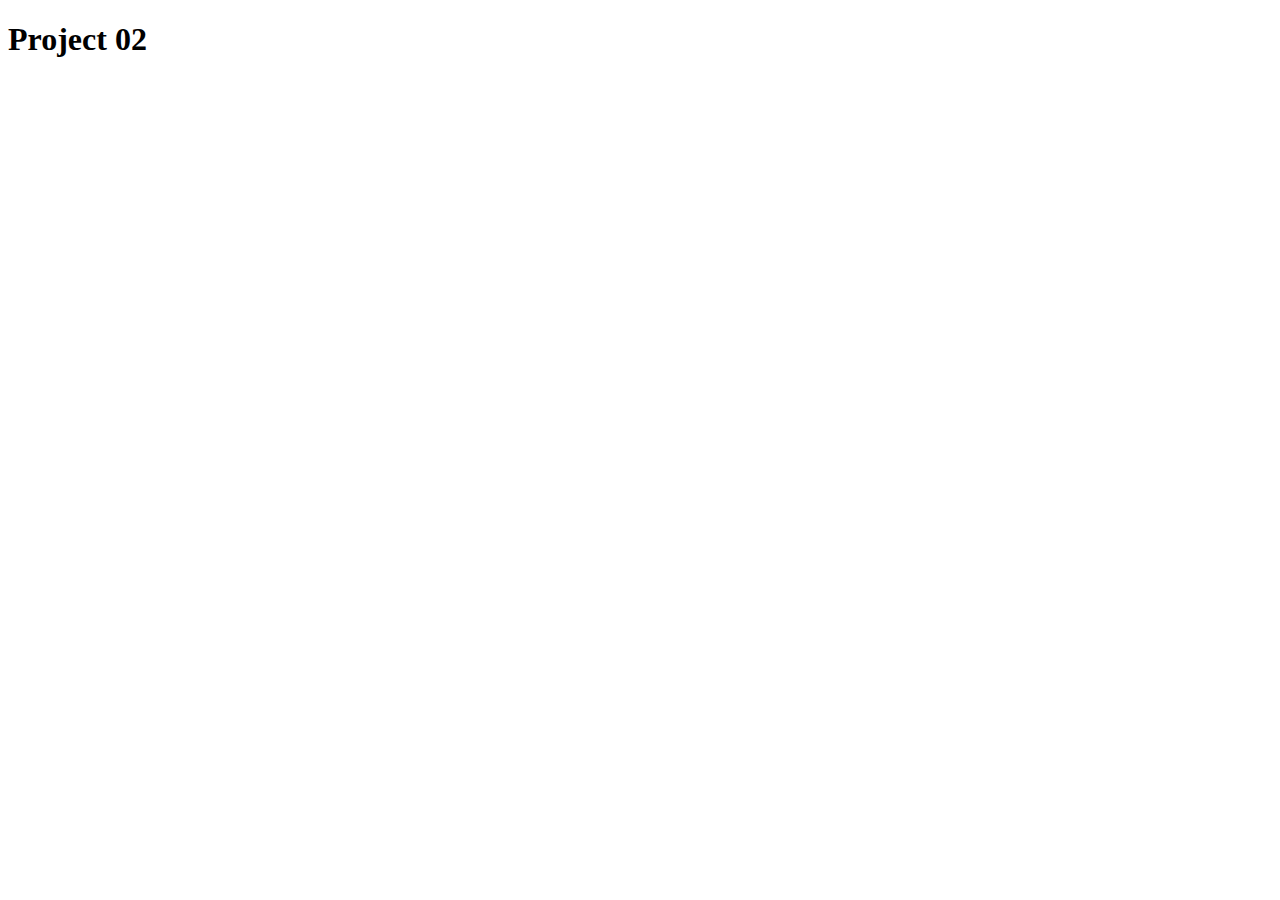
==== indext.html @ 9f18b7a4 "first commit" ====
<!DOCTYPE html>
<html lang="en">
    <head>
        <meta charset="UTF-8" />
        <meta name="viewport" content="width=device-width, initial-scale=1.0" />
        <meta http-equiv="X-UA-Compatible" content="ie=edge" />
        <title>Project 02</title>
    </head>
    <body>
        <h1>Project 02</h1>
    </body>
</html>
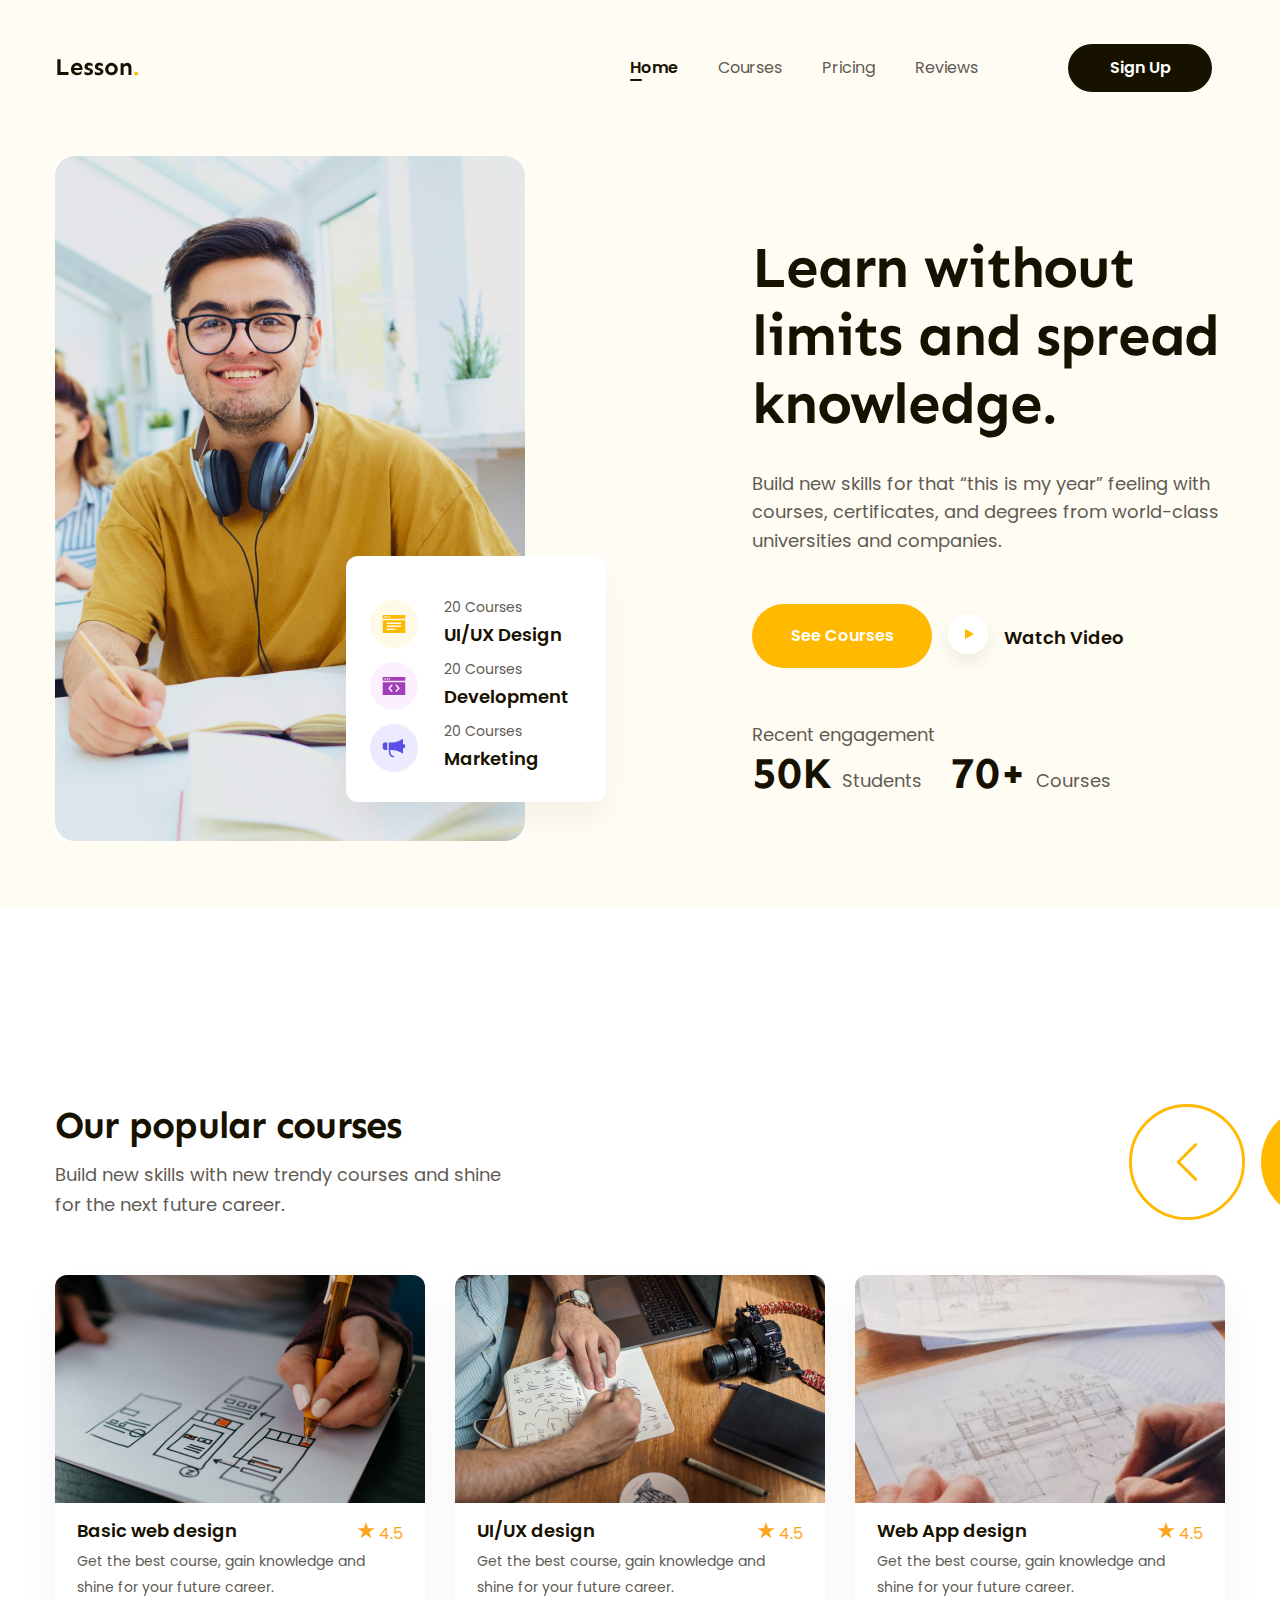
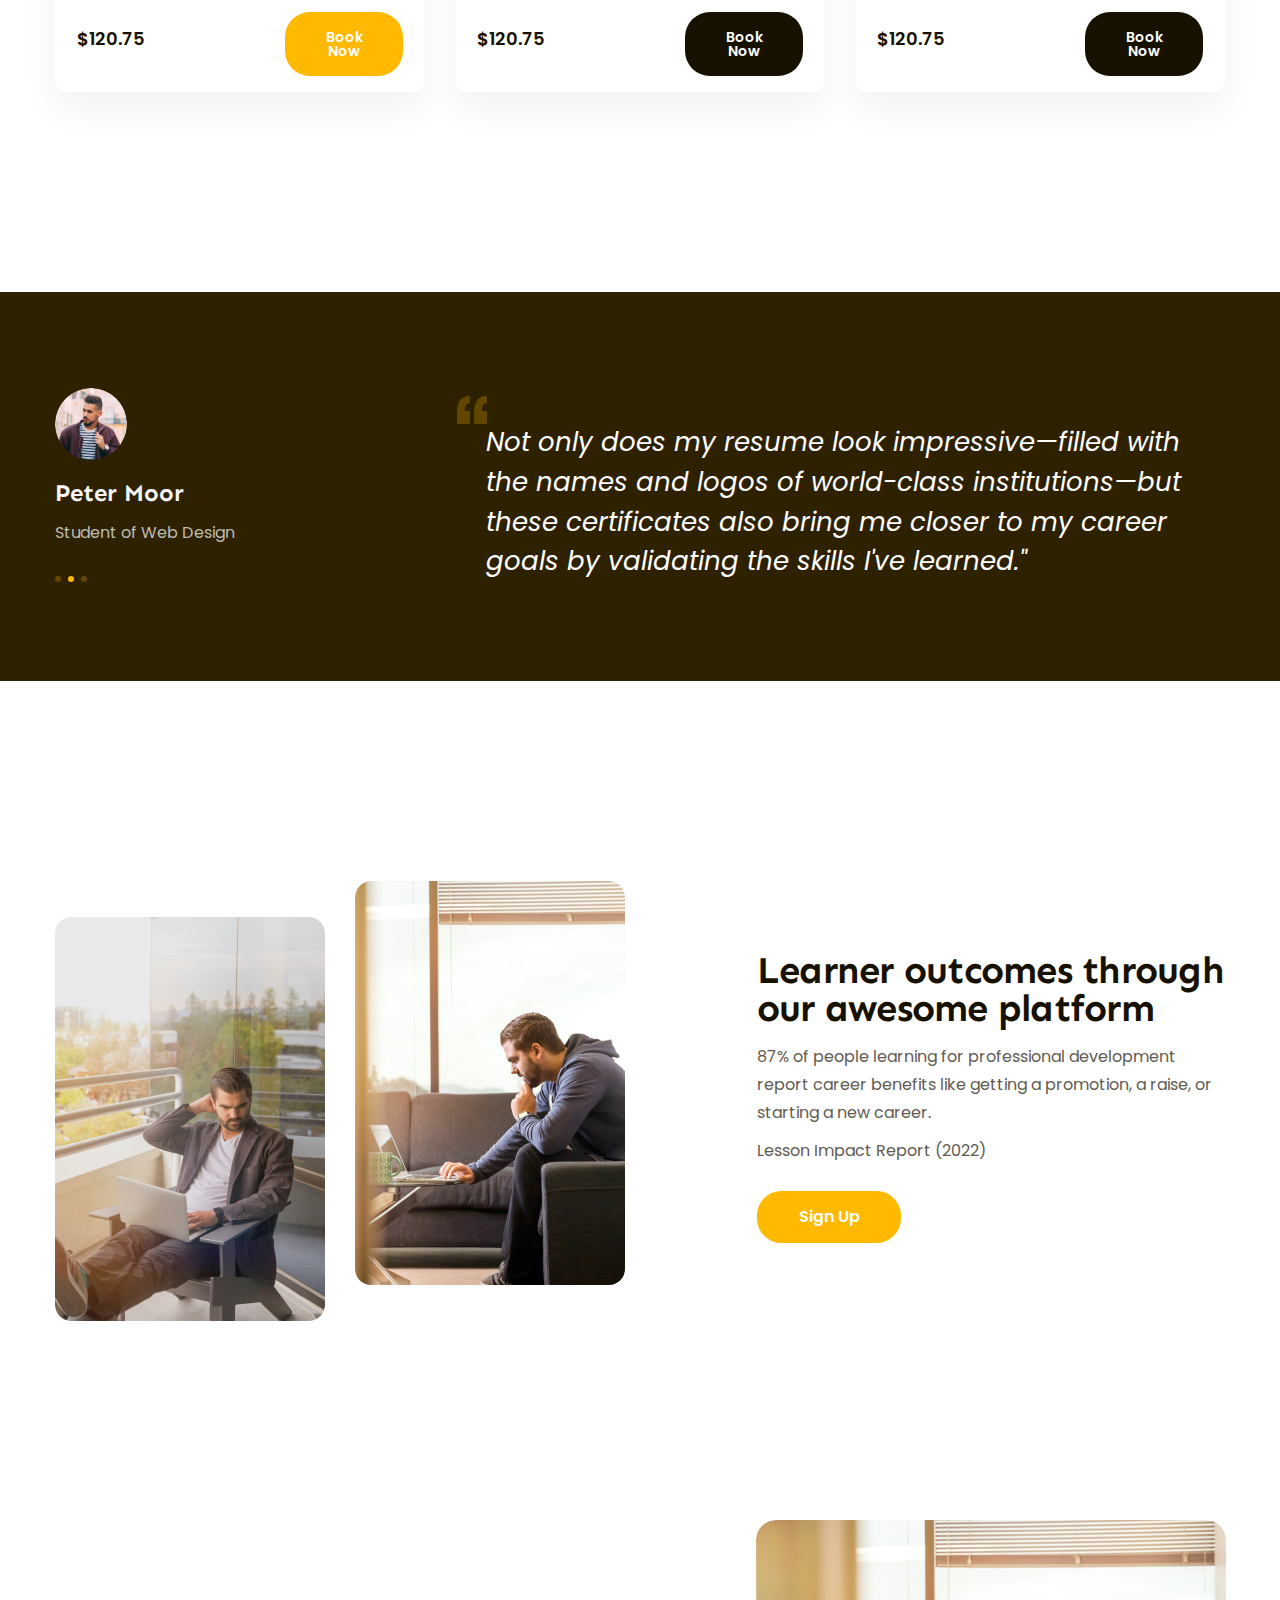
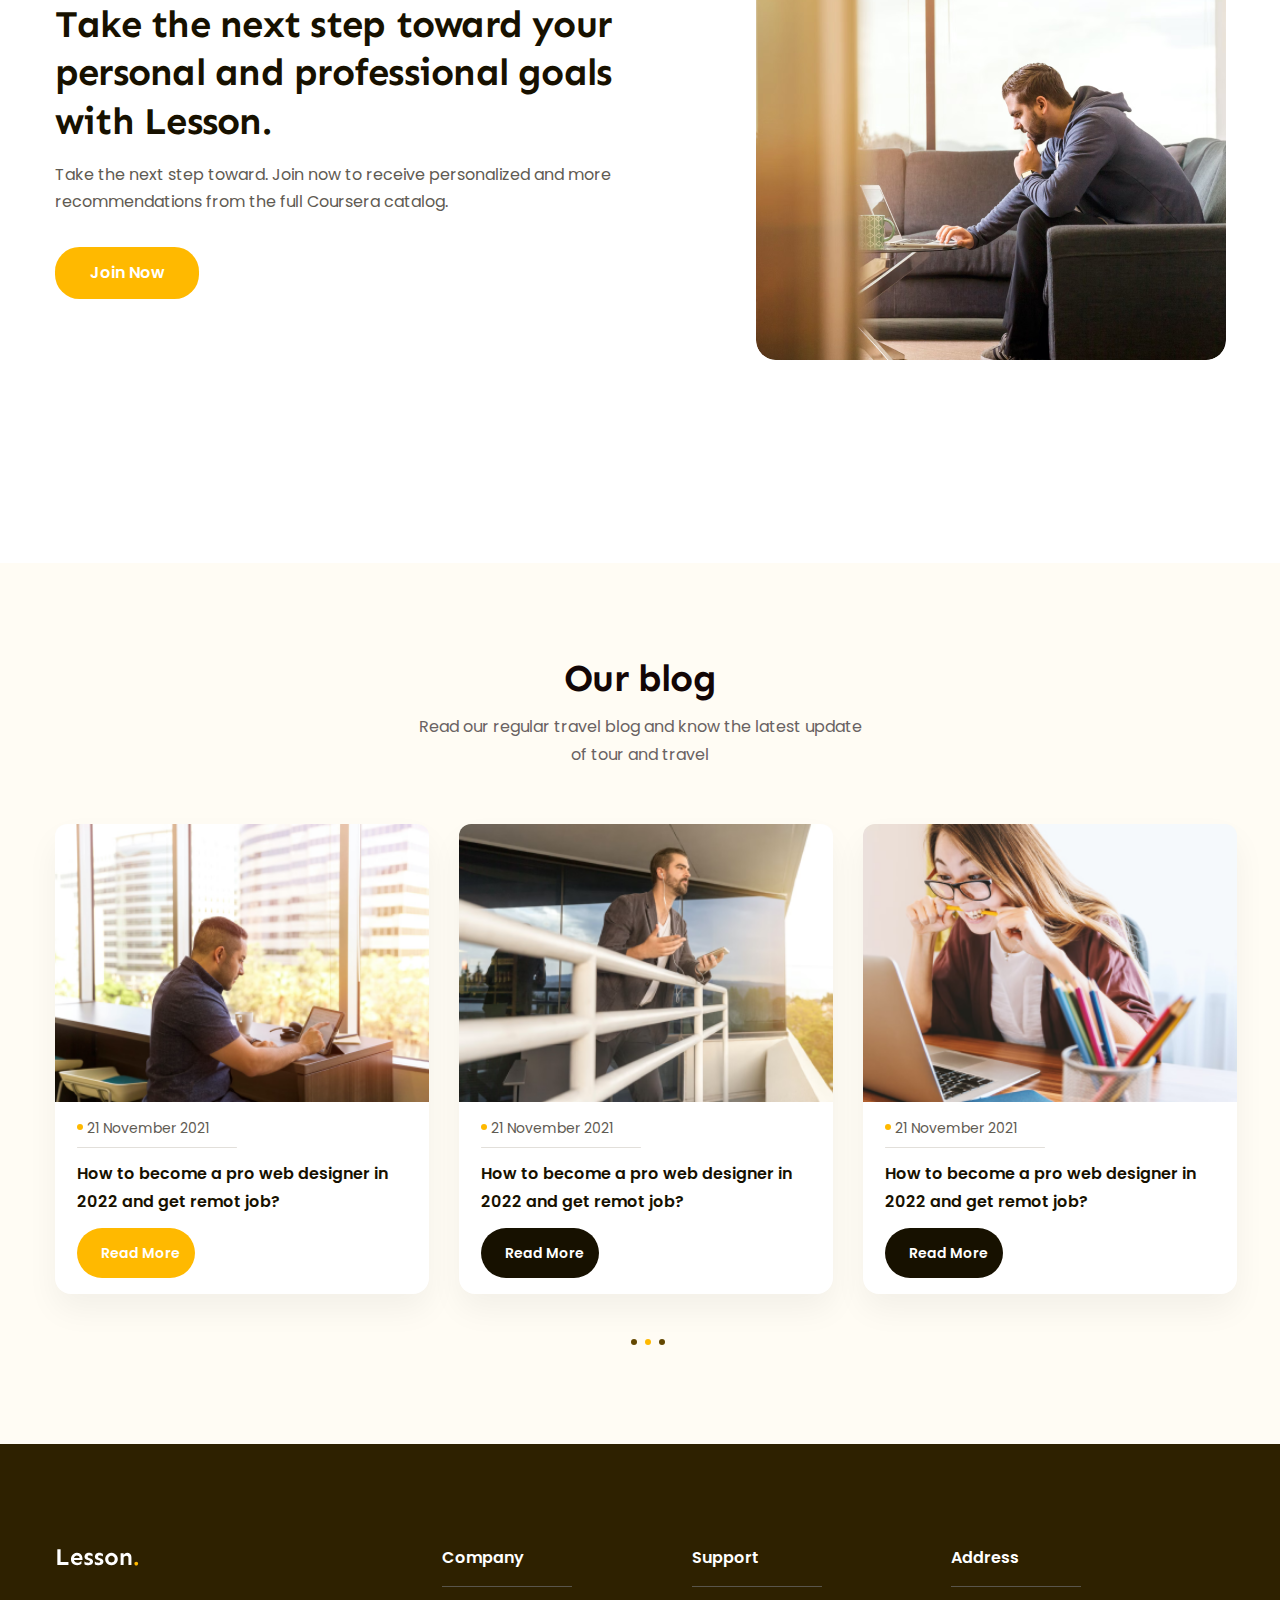
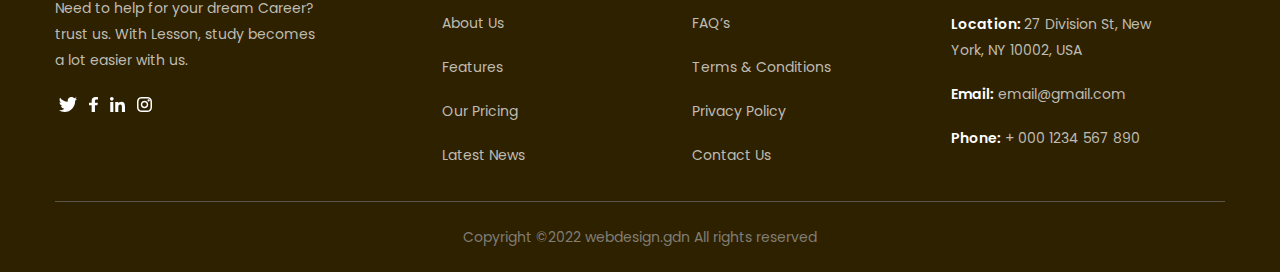
==== commit 509439f6: "làm xong project 2" ====
--- a/indext.html
+++ b/indext.html
@@ -5,8 +5,678 @@
         <meta name="viewport" content="width=device-width, initial-scale=1.0" />
         <meta http-equiv="X-UA-Compatible" content="ie=edge" />
         <title>Project 02</title>
+        <link rel="stylesheet" href="./assets/css/reset.css" />
+        <link rel="stylesheet" href="./assets/css/styles.css" />
+        <link rel="preconnect" href="https://fonts.googleapis.com" />
+        <link rel="preconnect" href="https://fonts.gstatic.com" crossorigin />
+        <link
+            href="https://fonts.googleapis.com/css2?family=Poppins:ital,wght@0,400;0,500;0,600;0,700;1,400&family=Sen:wght@700&display=swap"
+            rel="stylesheet"
+        />
     </head>
     <body>
-        <h1>Project 02</h1>
+        <!-- Header -->
+        <header class="header fixed">
+            <div class="content content-row">
+                <a href="#"><img src="./assets/img/logo.svg" alt="Lesson" /></a>
+                <!-- navbar -->
+                <nav class="nav">
+                    <ul>
+                        <li>
+                            <a href="#" class="home">Home</a>
+                        </li>
+                        <li>
+                            <a href="#courses">Courses</a>
+                        </li>
+                        <li>
+                            <a href="#pricing">Pricing</a>
+                        </li>
+                        <li>
+                            <a href="#review">Reviews</a>
+                        </li>
+                    </ul>
+                </nav>
+
+                <!-- Action -->
+                <div class="action">
+                    <a href="" class="btn btn-link">Sign Up</a>
+                </div>
+            </div>
+        </header>
+        <main>
+            <!-- Hero -->
+            <div class="hero">
+                <div class="content">
+                    <div class="img-block">
+                        <img
+                            src="./assets/img/hero-img.jpg"
+                            alt=""
+                            class="image"
+                        />
+
+                        <div class="hero-trend">
+                            <div class="row">
+                                <img
+                                    src="./assets/img/trend-img1.svg"
+                                    alt=""
+                                    class="hero-icon"
+                                />
+                                <div class="column">
+                                    <p class="trend-desc">20 Courses</p>
+                                    <strong class="trend-title"
+                                        >UI/UX Design</strong
+                                    >
+                                </div>
+                            </div>
+                            <div class="row">
+                                <img
+                                    src="./assets/img/trend-img2.svg"
+                                    alt=""
+                                    class="hero-icon"
+                                />
+                                <div class="column">
+                                    <p class="trend-desc">20 Courses</p>
+                                    <strong class="trend-title"
+                                        >Development</strong
+                                    >
+                                </div>
+                            </div>
+                            <div class="row">
+                                <img
+                                    src="./assets/img/trend-img3.svg"
+                                    alt=""
+                                    class="hero-icon"
+                                />
+                                <div class="column">
+                                    <p class="trend-desc">20 Courses</p>
+                                    <strong class="trend-title"
+                                        >Marketing</strong
+                                    >
+                                </div>
+                            </div>
+                        </div>
+                    </div>
+                    <div class="info">
+                        <div class="info-right">
+                            <h2 class="sub-title">
+                                Learn without limits and spread knowledge.
+                            </h2>
+                            <p class="desc">
+                                Build new skills for that “this is my year”
+                                feeling with courses, certificates, and degrees
+                                from world-class universities and companies.
+                            </p>
+                            <div class="hero-btn">
+                                <div class="hero-action">
+                                    <a href="" class="btn btn-hero"
+                                        >See Courses</a
+                                    >
+                                </div>
+                                <div class="hero-watch">
+                                    <img
+                                        src="./assets/img/hero watch -img.svg"
+                                        alt=""
+                                    />
+                                    <span class="title">Watch Video</span>
+                                </div>
+                            </div>
+                            <h2 class="subcri-title">Recent engagement</h2>
+                            <div class="hero-value">
+                                <div class="value-row">
+                                    <strong class="value">50K</strong>
+                                    <p class="subcrition">Students</p>
+                                </div>
+                                <div class="value-row">
+                                    <strong class="value">70+</strong>
+                                    <p class="subcrition">Courses</p>
+                                </div>
+                            </div>
+                        </div>
+                    </div>
+                </div>
+            </div>
+
+            <!-- Courses -->
+            <div id="courses" class="courses">
+                <div class="content">
+                    <div class="courses-content">
+                        <h3 class="courses-title">Our popular courses</h3>
+                        <div class="courses-row">
+                            <p class="courses-desc">
+                                Build new skills with new trendy courses and
+                                shine for the next future career.
+                            </p>
+                            <div class="courses-arrow">
+                                <div class="courses-arrow arrow-left">
+                                    <img
+                                        src="./assets/img/courses-icon1.svg"
+                                        alt=""
+                                        class="img-arrow"
+                                    />
+                                </div>
+                                <div class="courses-arrow arrow-right">
+                                    <img
+                                        src="./assets/img/courses-icon2.svg"
+                                        alt=""
+                                        class="img-arrow"
+                                    />
+                                </div>
+                            </div>
+                        </div>
+
+                        <!-- courses list -->
+                        <div class="courses-list">
+                            <!-- item 1 -->
+                            <div class="item">
+                                <a href="">
+                                    <img
+                                        src="./assets/img/basic.png"
+                                        alt=""
+                                        class="thumb"
+                                    />
+                                </a>
+                                <div class="body">
+                                    <div class="body-feedback">
+                                        <h3 class="item-title">
+                                            <a href="">Basic web design</a>
+                                        </h3>
+                                        <div class="feedback">
+                                            <img
+                                                src="./assets/img/star.svg"
+                                                alt=""
+                                                class="feedback-icon"
+                                            />
+                                            <span class="feedback-value"
+                                                >4.5</span
+                                            >
+                                        </div>
+                                    </div>
+                                    <p
+                                        class="item-desc line-clamp"
+                                        style="--line-clamp: 3"
+                                    >
+                                        Get the best course, gain knowledge and
+                                        shine for your future career.
+                                    </p>
+                                    <div class="buier">
+                                        <span class="buier-money">$120.75</span>
+                                        <div class="btn-right">
+                                            <a href="" class="btn btn-item"
+                                                >Book Now</a
+                                            >
+                                        </div>
+                                    </div>
+                                </div>
+                            </div>
+
+                            <!-- item 2 -->
+                            <div class="item">
+                                <a href="">
+                                    <img
+                                        src="./assets/img/ui-ux.png"
+                                        alt=""
+                                        class="thumb"
+                                    />
+                                </a>
+                                <div class="body">
+                                    <div class="body-feedback">
+                                        <h3 class="item-title">
+                                            <a href="">UI/UX design</a>
+                                        </h3>
+                                        <div class="feedback">
+                                            <img
+                                                src="./assets/img/star.svg"
+                                                alt=""
+                                                class="feedback-icon"
+                                            />
+                                            <span class="feedback-value"
+                                                >4.5</span
+                                            >
+                                        </div>
+                                    </div>
+                                    <p
+                                        class="item-desc line-clamp"
+                                        style="--line-clamp: 3"
+                                    >
+                                        Get the best course, gain knowledge and
+                                        shine for your future career.
+                                    </p>
+                                    <div class="buier">
+                                        <span class="buier-money">$120.75</span>
+                                        <div class="btn-right">
+                                            <a
+                                                href=""
+                                                class="btn btn-item btn-black"
+                                                >Book Now</a
+                                            >
+                                        </div>
+                                    </div>
+                                </div>
+                            </div>
+
+                            <!-- item 3 -->
+                            <div class="item">
+                                <a href="">
+                                    <img
+                                        src="./assets/img/web-app.png"
+                                        alt=""
+                                        class="thumb"
+                                    />
+                                </a>
+                                <div class="body">
+                                    <div class="body-feedback">
+                                        <h3 class="item-title">
+                                            <a href="">Web App design </a>
+                                        </h3>
+                                        <div class="feedback">
+                                            <img
+                                                src="./assets/img/star.svg"
+                                                alt=""
+                                                class="feedback-icon"
+                                            />
+                                            <span class="feedback-value"
+                                                >4.5</span
+                                            >
+                                        </div>
+                                    </div>
+                                    <p
+                                        class="item-desc line-clamp"
+                                        style="--line-clamp: 3"
+                                    >
+                                        Get the best course, gain knowledge and
+                                        shine for your future career.
+                                    </p>
+                                    <div class="buier">
+                                        <span class="buier-money">$120.75</span>
+                                        <div class="btn-right">
+                                            <a
+                                                href=""
+                                                class="btn btn-item btn-black"
+                                                >Book Now</a
+                                            >
+                                        </div>
+                                    </div>
+                                </div>
+                            </div>
+                        </div>
+                    </div>
+                </div>
+            </div>
+
+            <!-- Testimonial -->
+            <div class="testimonial">
+                <div class="content">
+                    <div class="testimonial-content">
+                        <div class="testimonial-introduct">
+                            <img
+                                src="./assets/img/introduct-img.png"
+                                alt=""
+                                class="introduct-img"
+                            />
+                            <h3 class="introduct-name">Peter Moor</h3>
+                            <p class="introduct-desc">Student of Web Design</p>
+                            <div class="introduct-icon">
+                                <img
+                                    src="./assets/img/introduct-icon1.svg"
+                                    alt=""
+                                />
+                                <img
+                                    src="./assets/img/introduct-icon2.svg"
+                                    alt=""
+                                />
+                                <img
+                                    src="./assets/img/introduct-icon3.svg"
+                                    alt=""
+                                />
+                            </div>
+                        </div>
+                        <div class="introduct-quote">
+                            <img
+                                src="./assets/img/quote-img.svg"
+                                alt=""
+                                class="quote-img"
+                            />
+                            <p class="quote-desc">
+                                Not only does my resume look impressive—filled
+                                with the names and logos of world-class
+                                institutions—but these certificates also bring
+                                me closer to my career goals by validating the
+                                skills I've learned."
+                            </p>
+                        </div>
+                    </div>
+                </div>
+            </div>
+
+            <!-- Features -->
+            <div id="pricing" class="features">
+                <div class="content">
+                    <div class="features-content">
+                        <div class="features-img">
+                            <img
+                                src="./assets/img/features-img1.png"
+                                alt=""
+                                class="img-features features-bottom"
+                            />
+                            <img
+                                src="./assets/img/features-img2.png"
+                                alt=""
+                                class="img-features features-right"
+                            />
+                        </div>
+                        <div class="features-info">
+                            <div class="features-column">
+                                <h3 class="features-sub">
+                                    Learner outcomes through our awesome
+                                    platform
+                                </h3>
+                                <p class="features-desc">
+                                    87% of people learning for professional
+                                    development report career benefits like
+                                    getting a promotion, a raise, or starting a
+                                    new career.
+                                </p>
+                                <p class="features-title">
+                                    Lesson Impact Report (2022)
+                                </p>
+                                <div class="features-btn">
+                                    <a href="" class="btn">Sign Up</a>
+                                </div>
+                            </div>
+                        </div>
+                    </div>
+                </div>
+            </div>
+
+            <!-- CTA -->
+            <div class="cta">
+                <div class="content">
+                    <div class="cta-content">
+                        <div class="cta-info">
+                            <h3 class="cta-sub">
+                                Take the next step toward your personal and
+                                professional goals with Lesson.
+                            </h3>
+                            <p class="cta-desc">
+                                Take the next step toward. Join now to receive
+                                personalized and more recommendations from the
+                                full Coursera catalog.
+                            </p>
+                            <div class="cta-btn">
+                                <a href="" class="btn">Join Now</a>
+                            </div>
+                        </div>
+                        <div class="cta-img">
+                            <img
+                                src="./assets/img/cta-img.png"
+                                alt=""
+                                class="img-cta"
+                            />
+                        </div>
+                    </div>
+                </div>
+            </div>
+
+            <!-- Blog -->
+            <div id="review" class="blog">
+                <div class="content">
+                    <div class="blog-content">
+                        <header class="header-blog">
+                            <h3 class="blog-sub">Our blog</h3>
+                            <p class="blog-desc">
+                                Read our regular travel blog and know the latest
+                                update of tour and travel
+                            </p>
+                        </header>
+
+                        <!-- blog list -->
+                        <div class="blog-list">
+                            <!-- item 1 -->
+                            <div class="blog-item">
+                                <a href="">
+                                    <img
+                                        src="./assets/img/blog-img1.png"
+                                        alt=""
+                                        class="blog-thumb"
+                                    />
+                                </a>
+                                <div class="blog-body">
+                                    <div class="blog-date">
+                                        <img
+                                            src="./assets/img/blog-icon.svg"
+                                            alt=""
+                                            class="blog-icon"
+                                        />
+                                        <p class="date-blog">
+                                            21 November 2021
+                                        </p>
+                                    </div>
+                                    <div class="blog-line"></div>
+                                    <p
+                                        class="blog-question line-clamp"
+                                        style="--line-clamp: 3"
+                                    >
+                                        How to become a pro web designer in 2022
+                                        and get remot job?
+                                    </p>
+                                    <div class="blog-btn">
+                                        <a href="" class="btn btn-blog"
+                                            >Read More</a
+                                        >
+                                    </div>
+                                </div>
+                            </div>
+                            <!-- item 2 -->
+                            <div class="blog-item">
+                                <a href="">
+                                    <img
+                                        src="./assets/img/blog-img2.png"
+                                        alt=""
+                                        class="blog-thumb"
+                                    />
+                                </a>
+                                <div class="blog-body">
+                                    <div class="blog-date">
+                                        <img
+                                            src="./assets/img/blog-icon.svg"
+                                            alt=""
+                                            class="blog-icon"
+                                        />
+                                        <p class="date-blog">
+                                            21 November 2021
+                                        </p>
+                                    </div>
+                                    <div class="blog-line"></div>
+                                    <p
+                                        class="blog-question line-clamp"
+                                        style="--line-clamp: 3"
+                                    >
+                                        How to become a pro web designer in 2022
+                                        and get remot job?
+                                    </p>
+                                    <div class="blog-btn">
+                                        <a
+                                            href=""
+                                            class="btn btn-blog btn-blacka"
+                                            >Read More</a
+                                        >
+                                    </div>
+                                </div>
+                            </div>
+                            <!-- item 3 -->
+                            <div class="blog-item">
+                                <a href="">
+                                    <img
+                                        src="./assets/img/blog-img3.png"
+                                        alt=""
+                                        class="blog-thumb"
+                                    />
+                                </a>
+                                <div class="blog-body">
+                                    <div class="blog-date">
+                                        <img
+                                            src="./assets/img/blog-icon.svg"
+                                            alt=""
+                                            class="blog-icon"
+                                        />
+                                        <p class="date-blog">
+                                            21 November 2021
+                                        </p>
+                                    </div>
+                                    <div class="blog-line"></div>
+                                    <p
+                                        class="blog-question line-clamp"
+                                        style="--line-clamp: 3"
+                                    >
+                                        How to become a pro web designer in 2022
+                                        and get remot job?
+                                    </p>
+                                    <div class="blog-btn">
+                                        <a
+                                            href=""
+                                            class="btn btn-blog btn-blacka"
+                                            >Read More</a
+                                        >
+                                    </div>
+                                </div>
+                            </div>
+                        </div>
+                        <div class="blog-dot">
+                            <img
+                                src="./assets/img/introduct-icon1.svg"
+                                alt=""
+                                class="img-dot"
+                            />
+                            <img
+                                src="./assets/img/introduct-icon2.svg"
+                                alt=""
+                                class="img-dot"
+                            />
+                            <img
+                                src="./assets/img/introduct-icon3.svg"
+                                alt=""
+                                class="img-dot"
+                            />
+                        </div>
+                    </div>
+                </div>
+            </div>
+        </main>
+        <!-- Footer -->
+        <footer class="footer">
+            <div class="content">
+                <div class="footer-content">
+                    <!-- footer row -->
+                    <div class="footer-row">
+                        <!-- lesson -->
+                        <div class="footer-column column-top">
+                            <div class="footer-logo">
+                                <a href="#">
+                                    <img
+                                        src="./assets/img/Logo1.svg"
+                                        alt=""
+                                        class="footer-img"
+                                    />
+                                </a>
+                            </div>
+                            <p class="footer-desc">
+                                Need to help for your dream Career? trust us.
+                                With Lesson, study becomes a lot easier with us.
+                            </p>
+                            <div class="footer-icon">
+                                <a href="">
+                                    <img
+                                        src="./assets/img/twitter.svg"
+                                        alt=""
+                                        class="icon-footer"
+                                    />
+                                </a>
+                                <a href="">
+                                    <img
+                                        src="./assets/img/f.svg"
+                                        alt=""
+                                        class="icon-footer"
+                                    />
+                                </a>
+                                <a href="">
+                                    <img
+                                        src="./assets/img/linked_in.svg"
+                                        alt=""
+                                        class="icon-footer"
+                                    />
+                                </a>
+                                <a href="">
+                                    <img
+                                        src="./assets/img/instagram.svg"
+                                        alt=""
+                                        class="icon-footer"
+                                    />
+                                </a>
+                            </div>
+                        </div>
+                        <!-- Company -->
+                        <div class="footer-column">
+                            <h3 class="footer-heading">Company</h3>
+                            <div class="footer-line"></div>
+                            <ul class="footer-list">
+                                <li class="footer-item">
+                                    <a href="">About Us</a>
+                                </li>
+                                <li class="footer-item">
+                                    <a href="">Features</a>
+                                </li>
+                                <li class="footer-item">
+                                    <a href="">Our Pricing</a>
+                                </li>
+                                <li class="footer-item">
+                                    <a href="">Latest News</a>
+                                </li>
+                            </ul>
+                        </div>
+                        <!-- Support -->
+                        <div class="footer-column">
+                            <h3 class="footer-heading">Support</h3>
+                            <div class="footer-line"></div>
+                            <ul class="footer-list">
+                                <li class="footer-item">
+                                    <a href="">FAQ’s</a>
+                                </li>
+                                <li class="footer-item">
+                                    <a href="">Terms & Conditions</a>
+                                </li>
+                                <li class="footer-item">
+                                    <a href="">Privacy Policy</a>
+                                </li>
+                                <li class="footer-item">
+                                    <a href="">Contact Us</a>
+                                </li>
+                            </ul>
+                        </div>
+                        <!-- Address -->
+                        <div class="footer-column">
+                            <h3 class="footer-heading">Address</h3>
+                            <div class="footer-line"></div>
+                            <div class="footer-email">
+                                <p class="email-footer">
+                                    <b>Location: </b>27 Division St, New York,
+                                    NY 10002, USA
+                                </p>
+                                <p class="email-footer">
+                                    <b> Email:</b> email@gmail.com
+                                </p>
+                                <p class="email-footer">
+                                    <b>Phone:</b> + 000 1234 567 890
+                                </p>
+                            </div>
+                        </div>
+                    </div>
+
+                    <div class="footer-diving-line"></div>
+                    <p class="copyright">
+                        Copyright ©2022 webdesign.gdn All rights reserved
+                    </p>
+                </div>
+            </div>
+        </footer>
     </body>
 </html>
--- a/assets/css/styles.css
+++ b/assets/css/styles.css
@@ -0,0 +1,778 @@
+* {
+    box-sizing: border-box;
+}
+
+html {
+    font-size: 62.5%;
+    scroll-behavior: smooth;
+}
+
+:root {
+    --primary-color: #ffb900;
+}
+
+body {
+    font-size: 1.6rem;
+    font-family: "Poppins", sans-serif;
+}
+
+/* common */
+.content {
+    width: 1170px;
+    margin-left: auto;
+    margin-right: auto;
+}
+
+a {
+    text-decoration: none;
+}
+
+.btn {
+    display: inline-block;
+    border-radius: 24.5px;
+    background: var(--primary-color);
+    color: #fff;
+    text-align: center;
+    font-size: 1.6rem;
+    font-weight: 600;
+    padding: 18px 20px;
+    width: 144px;
+}
+
+.btn:hover {
+    opacity: 0.8;
+}
+
+.line-clamp {
+    display: -webkit-box;
+    -webkit-line-clamp: var(--line-clamp, 2);
+    -webkit-box-orient: vertical;
+    overflow: hidden;
+}
+/* common */
+
+/* header */
+.header {
+    background: #fffcf4;
+}
+
+.fixed {
+    position: sticky;
+    top: -38px;
+    z-index: 1;
+}
+.header .content-row {
+    display: flex;
+    align-items: center;
+    padding-top: 44px;
+}
+
+.header .nav ul {
+    display: flex;
+    margin-left: 470px;
+}
+
+.nav li .home {
+    position: relative;
+    color: #171100;
+    text-align: center;
+    font-size: 1.6rem;
+    font-weight: 600;
+}
+
+.nav li .home::before {
+    position: absolute;
+    content: "";
+    width: 12px;
+    height: 2px;
+    bottom: 12px;
+    border-radius: 1px;
+    background: #171100;
+}
+.nav ul a {
+    color: #5f5b53;
+    text-align: center;
+    font-size: 1.6rem;
+    font-weight: 400;
+    padding: 14px 20px;
+}
+
+.nav ul a:hover {
+    text-decoration: underline;
+}
+
+.action .btn-link {
+    margin-left: 70px;
+    background: #171100;
+    padding: 16px 18px;
+}
+/* header */
+
+/* hero */
+.hero {
+    background: #fffcf4;
+    padding: 64px 0 65px;
+}
+.hero .content {
+    display: flex;
+}
+
+.hero .img-block,
+.hero .info {
+    width: 50%;
+}
+
+.hero .img-block {
+    position: relative;
+}
+.hero .info {
+    padding: 78px 0px 0px 72px;
+}
+
+.hero .info-right {
+    margin-left: 40px;
+}
+.hero .img-block .image {
+    display: block;
+    width: 470px;
+    height: 685px;
+    object-fit: cover;
+    border-radius: 12px;
+}
+.hero .sub-title {
+    width: 470px;
+    color: #171100;
+    font-family: "Sen", sans-serif;
+    font-size: 5.8rem;
+    font-weight: 700;
+    line-height: 1.17; /* 117.241% */
+    letter-spacing: -1.16px;
+}
+
+.hero .desc {
+    margin-top: 32px;
+    width: 470px;
+    color: #5f5b53;
+    font-size: 1.8rem;
+    font-weight: 400;
+    line-height: 1.6; /* 166.667% */
+}
+
+.hero-btn {
+    display: flex;
+    align-items: center;
+}
+
+.hero-btn .btn-hero {
+    margin-top: 38px;
+    min-width: 180px;
+    padding: 24px 20px;
+    border-radius: 32px;
+}
+
+.hero-watch {
+    display: flex;
+    align-items: center;
+}
+
+.hero-watch .title {
+    margin-top: 42px;
+    color: #171100;
+    font-size: 1.8rem;
+    font-weight: 600;
+    line-height: 1.6; /* 166.667% */
+}
+
+.hero-watch img {
+    margin-top: 50px;
+}
+
+.hero .subcri-title {
+    margin-top: 48px;
+    color: #5f5b53;
+    font-size: 1.8rem;
+    font-weight: 400;
+}
+
+.hero-value {
+    margin-top: 8px;
+    display: flex;
+}
+
+.value-row {
+    display: flex;
+}
+
+.value-row:nth-child(2) {
+    margin-left: 28px;
+}
+.value-row .value {
+    color: #171100;
+    font-family: Sen;
+    font-size: 4.4rem;
+    font-weight: 700;
+}
+
+.value-row .subcrition {
+    margin-top: 20px;
+    margin-left: 10px;
+    color: #5f5b53;
+    font-size: 1.8rem;
+    font-weight: 400;
+}
+
+.hero-trend {
+    position: absolute;
+    right: 34px;
+    top: 400px;
+    border-radius: 12px;
+    background: #fff;
+    box-shadow: 0px 16px 32px 0px rgba(0, 0, 0, 0.05);
+    width: 260px;
+    padding: 30px 24px;
+}
+
+.hero-trend .row {
+    margin-top: 14px;
+    display: flex;
+}
+.hero-trend .trend-desc {
+    color: #5f5b53;
+    font-size: 1.4rem;
+    font-weight: 400;
+}
+
+.hero-trend .column {
+    margin-left: 26px;
+}
+
+.hero-trend .trend-title {
+    display: block;
+    margin-top: 12px;
+    color: #171100;
+    font-size: 1.8rem;
+    font-weight: 600;
+}
+/* hero */
+
+/* Courses */
+.courses {
+}
+.courses-content {
+    padding-top: 200px;
+}
+
+.courses .courses-title {
+    color: #171100;
+    font-family: Sen;
+    font-size: 3.8rem;
+    font-weight: 700;
+    letter-spacing: -0.76px;
+}
+
+.courses .courses-row {
+    margin-top: 16px;
+    display: flex;
+}
+
+.courses .courses-desc {
+    width: 458px;
+    color: #5f5b53;
+    font-size: 1.8rem;
+    font-weight: 400;
+    line-height: 1.67; /* 166.667% */
+}
+
+.courses .courses-arrow {
+    display: flex;
+    margin-left: auto;
+    margin-top: -28px;
+}
+
+.courses .arrow-right {
+    margin-left: 16px;
+}
+
+.courses-list {
+    display: flex;
+    margin-top: 55px;
+    gap: 30px;
+}
+
+.courses-list .item {
+    flex: 1;
+    border-radius: 12px;
+    background: #fff;
+    box-shadow: 0px 18px 36px 0px rgba(0, 0, 0, 0.05);
+}
+
+.courses-list .thumb {
+    width: 100%;
+    height: 228px;
+    object-fit: cover;
+    border-top-left-radius: 12px;
+    border-top-right-radius: 12px;
+}
+
+.courses-list .body {
+    padding: 16px 22px;
+}
+
+.courses-list .item-title a {
+    color: #171100;
+    font-size: 1.8rem;
+    font-weight: 600;
+}
+
+.body-feedback {
+    display: flex;
+    justify-content: space-between;
+}
+
+.courses-list .item-desc {
+    margin-top: 6px;
+    width: 326px;
+    color: #5f5b53;
+    font-size: 1.4rem;
+    font-weight: 400;
+    line-height: 1.86; /* 185.714% */
+}
+
+.courses-list .feedback-value {
+    color: #fea31b;
+    font-size: 1.6rem;
+    font-weight: 400;
+}
+.courses-list .buier {
+    margin-top: 12px;
+    display: flex;
+}
+
+.courses-list .btn-right {
+    margin-left: auto;
+}
+
+.courses-list .buier-money {
+    display: block;
+    margin-top: 18px;
+    color: #171100;
+    font-size: 1.8rem;
+    font-weight: 600;
+}
+
+.buier .btn-item {
+    width: 118px;
+    padding: 18px 24px;
+    border-radius: 25px;
+    font-size: 1.4rem;
+}
+
+.buier .btn-black {
+    background: #171100;
+}
+/* Courses */
+
+/* Testimonial */
+.testimonial {
+    margin-top: 200px;
+    background: #2e2100;
+}
+
+.testimonial-content {
+    padding: 96px 0;
+    display: flex;
+}
+
+.testimonial-introduct {
+    width: 30%;
+}
+
+.introduct-quote {
+    position: relative;
+    padding-top: 35px;
+    margin-left: 80px;
+    width: 740px;
+    color: #fff;
+    font-size: 2.6rem;
+    font-style: italic;
+    font-weight: 400;
+    line-height: 1.53; /* 153.846% */
+}
+.introduct-img {
+    width: 72px;
+    height: 72px;
+    object-fit: cover;
+    border-radius: 72px;
+}
+
+.introduct-name {
+    margin-top: 18px;
+    color: #f7f7f7;
+    font-family: Sen;
+    font-size: 2.4rem;
+    font-weight: 700;
+}
+
+.introduct-desc {
+    margin-top: 20px;
+    color: #bfbcb2;
+    font-size: 1, 4rem;
+    font-weight: 400;
+}
+
+.introduct-icon {
+    margin-top: 28px;
+}
+
+.introduct-icon img {
+    margin-left: 3px;
+}
+
+.introduct-icon img:first-child {
+    margin-left: 0;
+}
+
+.quote-img {
+    position: absolute;
+    top: 8px;
+    left: -29px;
+}
+/* Testimonial */
+
+/* features */
+.features {
+}
+.features-content {
+    display: flex;
+    padding-top: 200px;
+}
+
+.features-img,
+.features-info {
+    width: 50%;
+}
+
+.features-img {
+    position: relative;
+    display: flex;
+}
+
+.features-bottom {
+    position: absolute;
+    left: 0;
+    bottom: -36px;
+}
+.features-right {
+    margin-left: 300px;
+}
+.img-features {
+    width: 270px;
+    height: 404px;
+    object-fit: cover;
+    border-radius: 16px;
+}
+.features-info {
+    padding: 70px 0px 0px 117px;
+}
+
+.features-sub {
+    width: 470px;
+    color: #171100;
+    font-family: Sen;
+    font-size: 3.8rem;
+    font-weight: 700;
+    letter-spacing: -0.76px;
+}
+
+.features-desc {
+    margin-top: 16px;
+    width: 458px;
+    color: #5f5b53;
+    font-size: 1.6rem;
+    font-weight: 400;
+    line-height: 1.75; /* 175% */
+}
+
+.features-title {
+    margin-top: 16px;
+    color: #5f5b53;
+    font-size: 1.6rem;
+    font-weight: 400;
+}
+
+.features-btn {
+    margin-top: 32px;
+}
+/* features */
+
+/* cta */
+.cta {
+    margin-top: 235px;
+}
+
+.cta-content {
+    display: flex;
+}
+
+.cta-info {
+    padding-top: 80px;
+}
+
+.cta-info,
+.cta-img {
+    width: 50%;
+}
+.cta-sub {
+    width: 570px;
+    color: #171100;
+    font-family: Sen;
+    font-size: 3.8rem;
+    font-weight: 700;
+    line-height: 1.27; /* 126.316% */
+    letter-spacing: -0.76px;
+}
+
+.cta-desc {
+    margin-top: 16px;
+    width: 570px;
+    color: #5f5b53;
+    font-size: 1.6rem;
+    font-weight: 400;
+    line-height: 1.7; /* 175% */
+}
+
+.cta-btn {
+    margin-top: 32px;
+}
+
+.cta-img {
+}
+
+.img-cta {
+    width: 470px;
+    height: 440px;
+    object-fit: cover;
+    border-radius: 20px;
+    margin-left: 116px;
+}
+/* cta */
+
+/* blog */
+.blog {
+    margin-top: 200px;
+    background: #fffcf4;
+}
+.blog-content {
+    padding: 96px 0;
+}
+.blog-sub {
+    color: #130606;
+    text-align: center;
+    font-family: Sen;
+    font-size: 3.8rem;
+    font-weight: 700;
+    letter-spacing: -0.76px;
+}
+
+.blog-desc {
+    margin: 16px auto 0;
+    width: 448px;
+    text-align: center;
+    color: #696262;
+    font-size: 1.6rem;
+    font-weight: 400;
+    line-height: 28px; /* 175% */
+}
+
+.blog-list {
+    display: flex;
+    margin-top: 55px;
+    gap: 30px;
+}
+
+.blog-item {
+    flex: 1;
+    border-radius: 16px;
+    background: #fff;
+    box-shadow: 0px 16px 32px 0px rgba(0, 0, 0, 0.05);
+}
+
+.blog-thumb {
+    width: 100%;
+    height: 278px;
+    object-fit: cover;
+    border-radius: 12px 12px 0px 0px;
+}
+
+.blog-body {
+    padding: 16px 22px;
+}
+
+.blog-date {
+    display: flex;
+    align-items: center;
+}
+
+.date-blog {
+    margin-left: 4px;
+    color: #5f5b53;
+    font-size: 1.4rem;
+    font-weight: 400;
+}
+
+.blog-icon {
+    margin-bottom: 3px;
+}
+
+.blog-line {
+    margin-top: 12px;
+    width: 160px;
+    height: 1px;
+    border-radius: 0.5px;
+    background: #e2dfda;
+}
+
+.blog-question {
+    margin-top: 12px;
+    width: 330px;
+    color: #171100;
+    font-size: 1.6rem;
+    font-weight: 600;
+    line-height: 28px; /* 175% */
+}
+
+.blog-btn {
+    margin-top: 12px;
+}
+
+.btn-blog {
+    width: 118px;
+    white-space: nowrap;
+    padding: 18px 24px;
+    border-radius: 25px;
+    font-size: 1.4rem;
+}
+
+.btn-blacka {
+    background: #171100;
+}
+
+.blog-dot {
+    margin-top: 38px;
+    margin-left: 576px;
+}
+
+.img-dot {
+    margin-left: 4px;
+}
+
+.img-dot:first-child {
+    margin-left: 0;
+}
+/* blog */
+
+/* footer */
+.footer {
+    background: #2e2100;
+}
+
+.footer-content {
+    padding: 96px 0 28px;
+}
+
+.footer-row {
+    display: flex;
+    gap: 120px;
+}
+
+.footer-desc {
+    margin-top: 18px;
+    width: 267px;
+    color: #bfbcb2;
+    font-size: 1.4rem;
+    font-weight: 400;
+    line-height: 1.86; /* 185.714% */
+}
+
+.icon-footer {
+    margin-top: 18px;
+}
+
+.icon-footer:hover {
+    background: #333;
+}
+
+.icon-footer {
+    padding: 6px 4px;
+    margin-left: 4px;
+}
+
+.icon-footer:first-child {
+    margin-left: 0;
+}
+
+.footer-heading {
+    margin-top: 10px;
+    color: #fff;
+    font-size: 1.6rem;
+    font-weight: 600;
+}
+
+.footer-line {
+    margin-top: 20px;
+    width: 130px;
+    height: 1px;
+    background: #59554b;
+}
+
+.footer-item {
+    padding-top: 28px;
+}
+.footer-item a {
+    white-space: nowrap;
+    color: #bfbcb2;
+    font-size: 1.4rem;
+    font-weight: 400;
+}
+
+.footer-email {
+    margin-top: 28px;
+}
+
+.email-footer {
+    width: 231px;
+    color: #bfbcb2;
+    font-size: 1.4rem;
+    font-weight: 400;
+    line-height: 26px;
+}
+
+.email-footer b {
+    color: #fff;
+    font-weight: 600;
+}
+
+.email-footer {
+    margin-top: 18px;
+}
+.email-footer:first-child {
+    margin-top: -4px;
+}
+
+.footer-diving-line {
+    margin-top: 38px;
+    width: 1170px;
+    height: 1px;
+    flex-shrink: 0;
+    background: #59554b;
+}
+
+.copyright {
+    margin-top: 28px;
+    color: #807d74;
+    text-align: center;
+    font-size: 1.4rem;
+    font-style: normal;
+    font-weight: 400;
+}
+/* footer */
